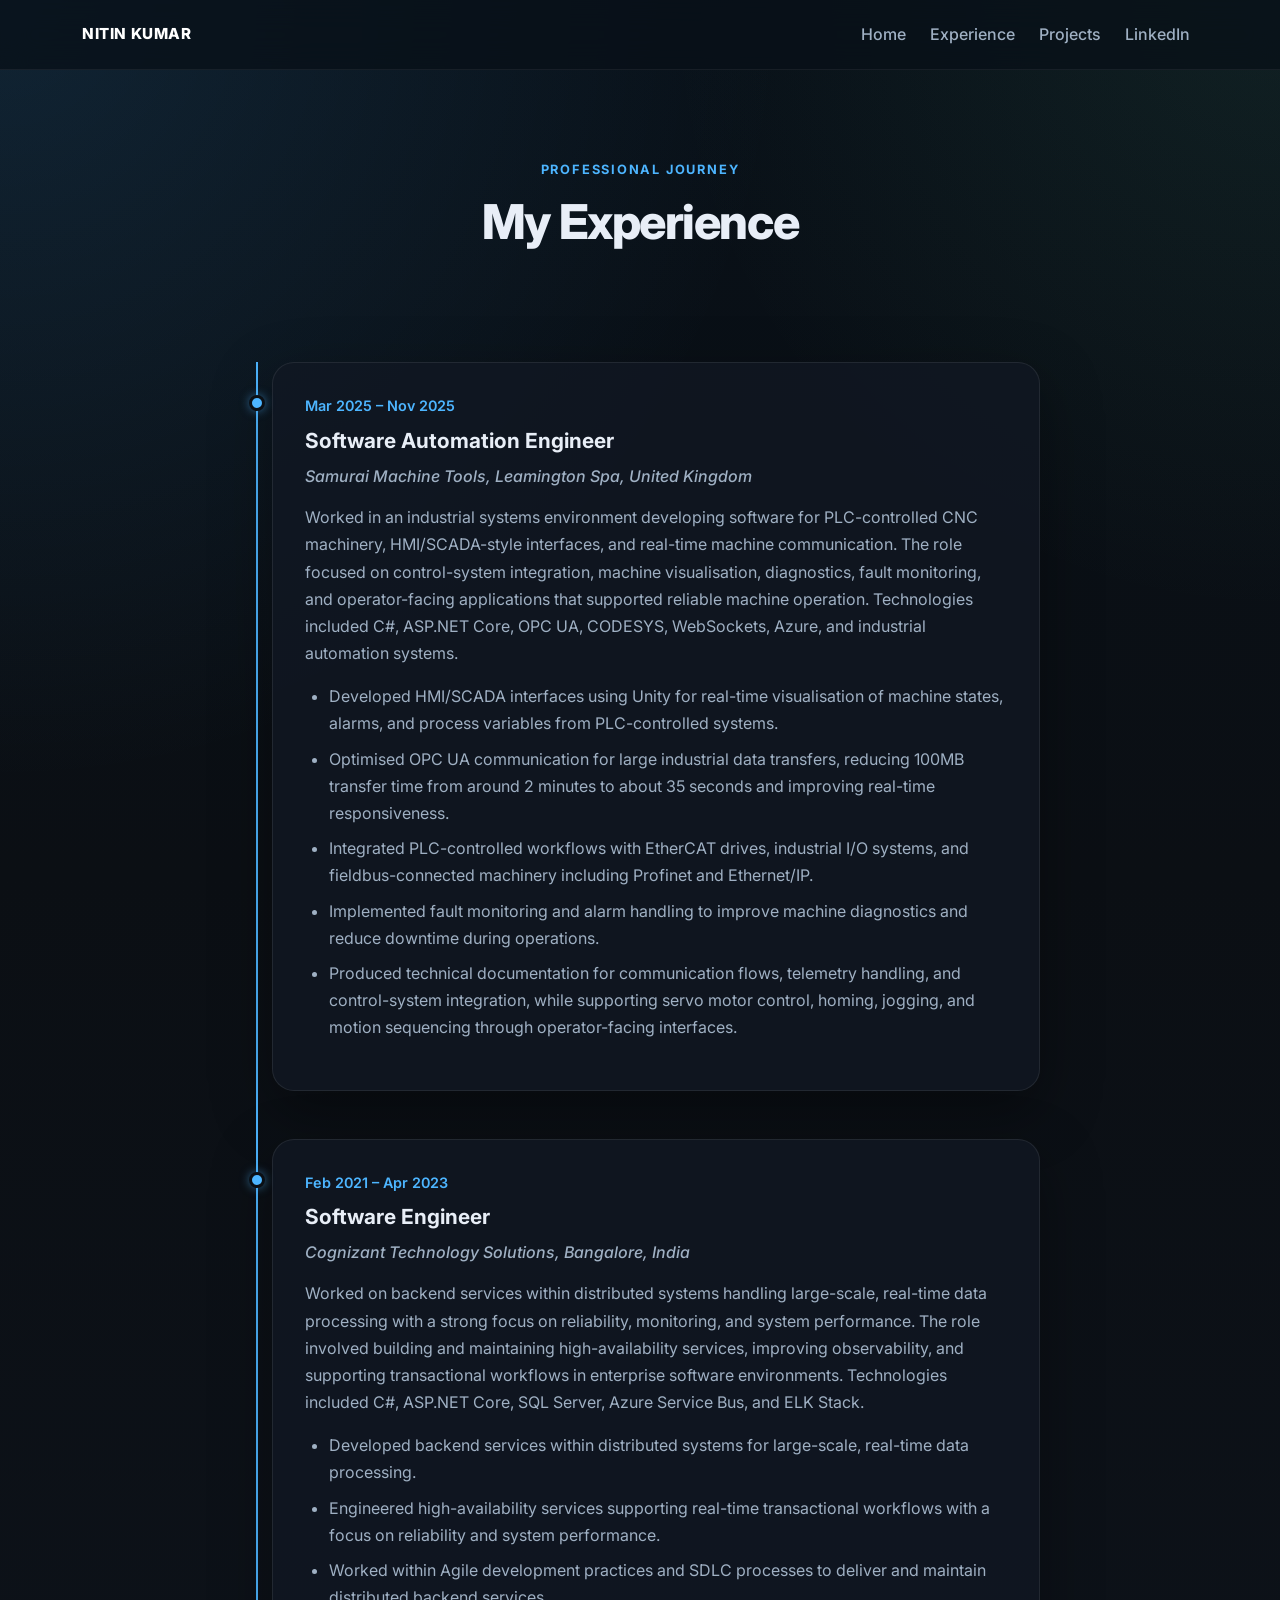
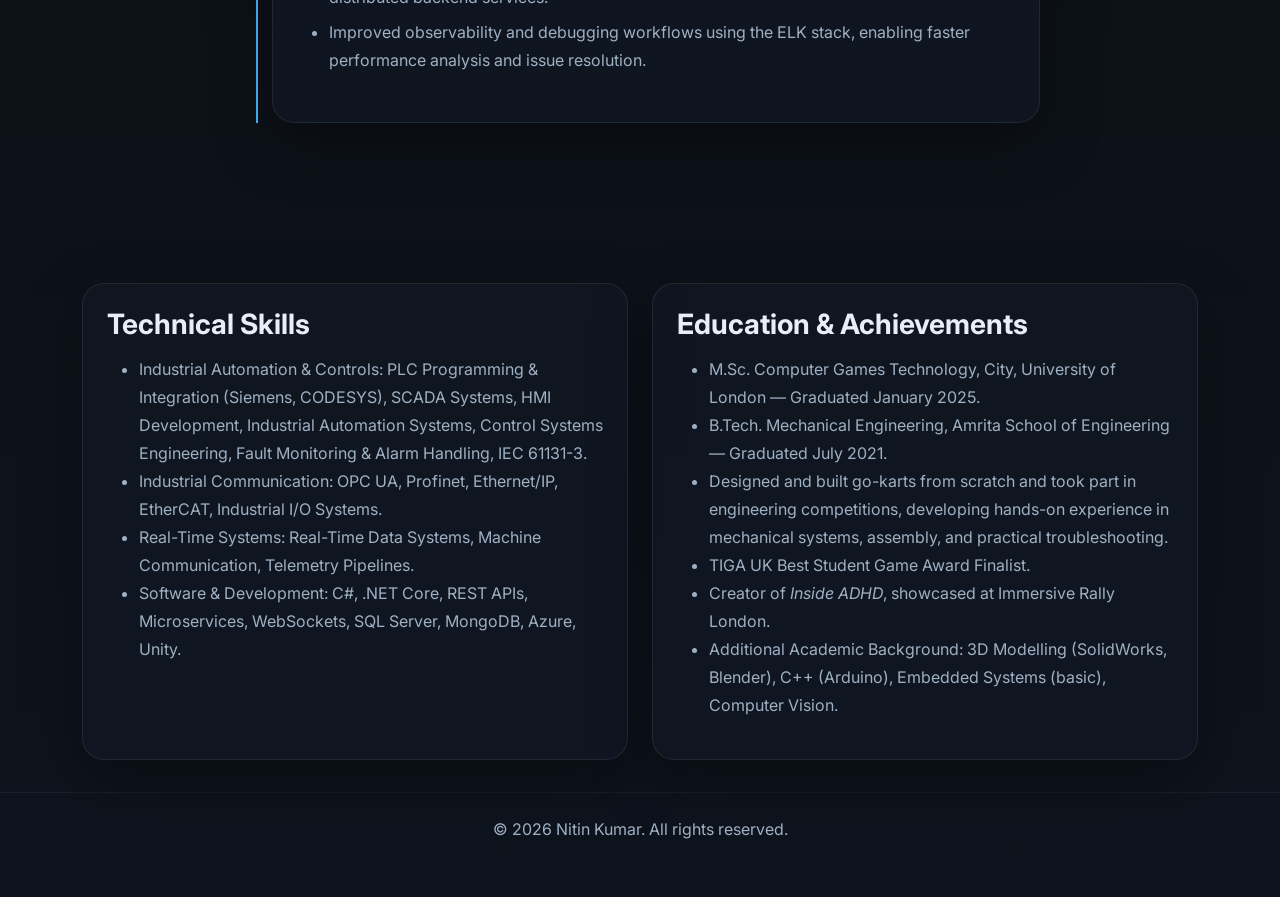
==== experience.html @ 9e112d0a "Updated Portfolio" ====
<!DOCTYPE html>
<html lang="en">
<head>
  <meta charset="UTF-8" />
  <meta name="viewport" content="width=device-width, initial-scale=1.0" />
  <title>Nitin Kumar | Experience</title>
  <meta
    name="description"
    content="Professional experience of Nitin Kumar, an engineer focused on industrial automation, software controls, PLC/SCADA-adjacent systems, OPC UA integration, and technical software development in the UK."
  />
  <link href="https://cdn.jsdelivr.net/npm/bootstrap@5.3.2/dist/css/bootstrap.min.css" rel="stylesheet" integrity="sha384-T3c6CoIi6uLrA9TneNEoa7RxnatzjcDSCmG1MXxSR1GAsXEV/Dwwykc2MPK8M2HN" crossorigin="anonymous" />
  <link href="https://unpkg.com/boxicons@2.1.4/css/boxicons.min.css" rel="stylesheet" />
  <link rel="preconnect" href="https://fonts.googleapis.com" />
  <link rel="preconnect" href="https://fonts.gstatic.com" crossorigin />
  <link href="https://fonts.googleapis.com/css2?family=Inter:wght@400;500;600;700;800&display=swap" rel="stylesheet" />

  <style>
    :root {
      --bg: #0b0f14;
      --bg-soft: #111823;
      --panel: rgba(17, 24, 35, 0.78);
      --panel-border: rgba(255, 255, 255, 0.08);
      --text: #e8eef7;
      --muted: #9fb0c3;
      --accent: #4db5ff;
      --accent-soft: rgba(77, 181, 255, 0.14);
      --success: #73e2a7;
      --shadow: 0 20px 60px rgba(0, 0, 0, 0.35);
      --radius: 22px;
    }

    * {
      box-sizing: border-box;
      margin: 0;
      padding: 0;
    }

    html {
      scroll-behavior: smooth;
    }

    body {
      font-family: 'Inter', sans-serif;
      background:
        radial-gradient(circle at top left, rgba(77, 181, 255, 0.12), transparent 28%),
        radial-gradient(circle at top right, rgba(115, 226, 167, 0.08), transparent 22%),
        linear-gradient(180deg, #081018 0%, #0b0f14 35%, #0e141d 100%);
      color: var(--text);
      overflow-x: hidden;
    }

    a {
      color: inherit;
      text-decoration: none;
    }

    .navbar {
      background: rgba(8, 16, 24, 0.76);
      backdrop-filter: blur(16px);
      border-bottom: 1px solid rgba(255, 255, 255, 0.06);
      padding: 0.9rem 0;
    }

    .navbar-brand {
      font-weight: 800;
      letter-spacing: 0.04em;
      text-transform: uppercase;
      font-size: 0.95rem;
    }

    .nav-link {
      color: var(--muted) !important;
      font-weight: 500;
      transition: 0.2s ease;
    }

    .nav-link:hover,
    .nav-link:focus {
      color: var(--text) !important;
    }

    section {
      padding: 5rem 0;
    }

    .section-heading {
      margin-bottom: 2rem;
    }

    .section-heading p {
      color: var(--muted);
      max-width: 760px;
      line-height: 1.8;
      margin-top: 0.85rem;
    }

    .section-kicker {
      color: var(--accent);
      text-transform: uppercase;
      font-weight: 700;
      font-size: 0.8rem;
      letter-spacing: 0.14em;
      margin-bottom: 0.85rem;
    }

    .section-title {
      font-size: clamp(1.9rem, 4vw, 3rem);
      font-weight: 800;
      letter-spacing: -0.03em;
    }

    .panel-card {
      height: 100%;
      background: var(--panel);
      border: 1px solid var(--panel-border);
      border-radius: var(--radius);
      padding: 1.5rem;
      box-shadow: var(--shadow);
    }

    .panel-card h3,
    .panel-card h4 {
      font-weight: 700;
      margin-bottom: 0.85rem;
    }

    .panel-card p,
    .panel-card li {
      color: var(--muted);
      line-height: 1.75;
    }

    .timeline {
      position: relative;
      max-width: 800px;
      margin: 0 auto;
      padding-left: 2rem;
    }

    .timeline::before {
      content: '';
      position: absolute;
      left: 1rem;
      top: 0;
      bottom: 0;
      width: 2px;
      background: var(--accent);
    }

    .timeline-item {
      position: relative;
      margin-bottom: 3rem;
      padding-left: 3rem;
      background: var(--panel);
      border: 1px solid var(--panel-border);
      border-radius: var(--radius);
      padding: 2rem;
      box-shadow: var(--shadow);
      transition: 0.3s ease;
    }

    .timeline-item:hover {
      transform: translateY(-4px);
      border-color: var(--accent-soft);
    }

    .timeline-item::before {
      content: '';
      position: absolute;
      left: -1.5rem;
      top: 2rem;
      width: 16px;
      height: 16px;
      border-radius: 50%;
      background: var(--accent);
      border: 3px solid var(--bg);
      box-shadow: 0 0 10px rgba(77, 181, 255, 0.5);
    }

    .timeline-icon {
      position: absolute;
      left: -2rem;
      top: 1.5rem;
      width: 40px;
      height: 40px;
      border-radius: 50%;
      background: var(--accent-soft);
      display: flex;
      align-items: center;
      justify-content: center;
      color: var(--accent);
      font-size: 1.2rem;
      border: 2px solid var(--bg);
    }

    .timeline-date {
      color: var(--accent);
      font-weight: 600;
      font-size: 0.9rem;
      margin-bottom: 0.5rem;
      display: block;
    }

    .timeline-title {
      font-size: 1.3rem;
      font-weight: 700;
      margin-bottom: 0.5rem;
      color: var(--text);
    }

    .timeline-company {
      color: var(--muted);
      font-weight: 500;
      margin-bottom: 1rem;
      font-style: italic;
    }

    .timeline-description {
      color: var(--muted);
      line-height: 1.7;
    }

    .timeline-description ul {
      margin-top: 1rem;
      padding-left: 1.5rem;
    }

    .timeline-description li {
      margin-bottom: 0.5rem;
    }

    @media (max-width: 768px) {
      .timeline::before {
        left: 2rem;
      }

      .timeline-item {
        width: 100%;
        margin-left: 0;
        margin-right: 0;
        text-align: left;
        padding-left: 3rem;
      }

      .timeline-item::before {
        left: -8px;
      }

      .timeline-item .timeline-icon {
        left: 1rem;
      }

      .timeline-item-left .timeline-icon,
      .timeline-item-right .timeline-icon {
        left: 1rem;
      }

      .timeline-description ul {
        display: none;
      }
    }
  </style>
</head>
<body>
  <nav class="navbar navbar-expand-lg navbar-dark fixed-top">
    <div class="container">
      <a class="navbar-brand" href="index.html">Nitin Kumar</a>
      <button class="navbar-toggler" type="button" data-bs-toggle="collapse" data-bs-target="#navbarNav" aria-controls="navbarNav" aria-expanded="false" aria-label="Toggle navigation">
        <span class="navbar-toggler-icon"></span>
      </button>
      <div class="collapse navbar-collapse" id="navbarNav">
        <ul class="navbar-nav ms-auto align-items-lg-center gap-lg-2">
          <li class="nav-item"><a class="nav-link" href="index.html">Home</a></li>
          <li class="nav-item"><a class="nav-link" href="experience.html">Experience</a></li>
          <li class="nav-item"><a class="nav-link" href="projects.html">Projects</a></li>
          <li class="nav-item"><a class="nav-link" href="https://www.linkedin.com/in/r-nitin-kumar/" target="_blank">LinkedIn</a></li>
        </ul>
      </div>
    </div>
  </nav>

  <section id="experience-hero" style="padding: 10rem 0 0;">
    <div class="container">
      <div class="section-heading text-center">
        <div class="section-kicker">Professional Journey</div>
        <h2 class="section-title">My Experience</h2>
      </div>
    </div>
  </section>

  <section id="experience-timeline">
    <div class="container">
      <div class="timeline">
        <div class="timeline-item timeline-item-left">
          <div class="timeline-date">Mar 2025 – Nov 2025</div>
          <div class="timeline-title">Software Automation Engineer</div>
          <div class="timeline-company">Samurai Machine Tools, Leamington Spa, United Kingdom</div>
          <div class="timeline-description">
            <p>Worked in an industrial systems environment developing software for PLC-controlled CNC machinery, HMI/SCADA-style interfaces, and real-time machine communication. The role focused on control-system integration, machine visualisation, diagnostics, fault monitoring, and operator-facing applications that supported reliable machine operation. Technologies included C#, ASP.NET Core, OPC UA, CODESYS, WebSockets, Azure, and industrial automation systems.</p>
            <ul>
              <li>Developed HMI/SCADA interfaces using Unity for real-time visualisation of machine states, alarms, and process variables from PLC-controlled systems.</li>
              <li>Optimised OPC UA communication for large industrial data transfers, reducing 100MB transfer time from around 2 minutes to about 35 seconds and improving real-time responsiveness.</li>
              <li>Integrated PLC-controlled workflows with EtherCAT drives, industrial I/O systems, and fieldbus-connected machinery including Profinet and Ethernet/IP.</li>
              <li>Implemented fault monitoring and alarm handling to improve machine diagnostics and reduce downtime during operations.</li>
              <li>Produced technical documentation for communication flows, telemetry handling, and control-system integration, while supporting servo motor control, homing, jogging, and motion sequencing through operator-facing interfaces.</li>
            </ul>
          </div>
        </div>

        <div class="timeline-item timeline-item-right">
          <div class="timeline-date">Feb 2021 – Apr 2023</div>
          <div class="timeline-title">Software Engineer</div>
          <div class="timeline-company">Cognizant Technology Solutions, Bangalore, India</div>
          <div class="timeline-description">
            <p>Worked on backend services within distributed systems handling large-scale, real-time data processing with a strong focus on reliability, monitoring, and system performance. The role involved building and maintaining high-availability services, improving observability, and supporting transactional workflows in enterprise software environments. Technologies included C#, ASP.NET Core, SQL Server, Azure Service Bus, and ELK Stack.</p>
            <ul>
              <li>Developed backend services within distributed systems for large-scale, real-time data processing.</li>
              <li>Engineered high-availability services supporting real-time transactional workflows with a focus on reliability and system performance.</li>
              <li>Worked within Agile development practices and SDLC processes to deliver and maintain distributed backend services.</li>
              <li>Improved observability and debugging workflows using the ELK stack, enabling faster performance analysis and issue resolution.</li>
            
            </ul>
          </div>
        </div>
      </div>
    </div>
  </section>

  <section id="skills-summary" style="padding: 2rem 0;">
  <div class="container">
    <div class="row g-4">
      <div class="col-lg-6">
        <div class="panel-card h-100">
          <h3>Technical Skills</h3>
          <ul class="muted-list">
            <li>Industrial Automation &amp; Controls: PLC Programming &amp; Integration (Siemens, CODESYS), SCADA Systems, HMI Development, Industrial Automation Systems, Control Systems Engineering, Fault Monitoring &amp; Alarm Handling, IEC 61131-3.</li>
            <li>Industrial Communication: OPC UA, Profinet, Ethernet/IP, EtherCAT, Industrial I/O Systems.</li>
            <li>Real-Time Systems: Real-Time Data Systems, Machine Communication, Telemetry Pipelines.</li>
            <li>Software &amp; Development: C#, .NET Core, REST APIs, Microservices, WebSockets, SQL Server, MongoDB, Azure, Unity.</li>
          </ul>
        </div>
      </div>

      <div class="col-lg-6">
        <div class="panel-card h-100">
          <h3>Education &amp; Achievements</h3>
          <ul class="muted-list">
            <li>M.Sc. Computer Games Technology, City, University of London — Graduated January 2025.</li>
            <li>B.Tech. Mechanical Engineering, Amrita School of Engineering — Graduated July 2021.</li>
            <li>Designed and built go-karts from scratch and took part in engineering competitions, developing hands-on experience in mechanical systems, assembly, and practical troubleshooting.</li>
            <li>TIGA UK Best Student Game Award Finalist.</li>
            <li>Creator of <em>Inside ADHD</em>, showcased at Immersive Rally London.</li>
            <li>Additional Academic Background: 3D Modelling (SolidWorks, Blender), C++ (Arduino), Embedded Systems (basic), Computer Vision.</li>
          </ul>
        </div>
      </div>
    </div>
  </div>
</section>

  <footer style="padding: 1.5rem 0 2.5rem; color: var(--muted); border-top: 1px solid rgba(255, 255, 255, 0.05); text-align: center;">
    <div class="container">
      <p>&copy; 2026 Nitin Kumar. All rights reserved.</p>
    </div>
  </footer>

  <script src="https://cdn.jsdelivr.net/npm/bootstrap@5.3.2/dist/js/bootstrap.bundle.min.js" integrity="sha384-C6RzsynM9kWDrMNeT87bh95OGNyZPhcTNXj1NW7RuBCsyN/o0jlpcV8Qyq46cDfL" crossorigin="anonymous"></script>
</body>
</html>
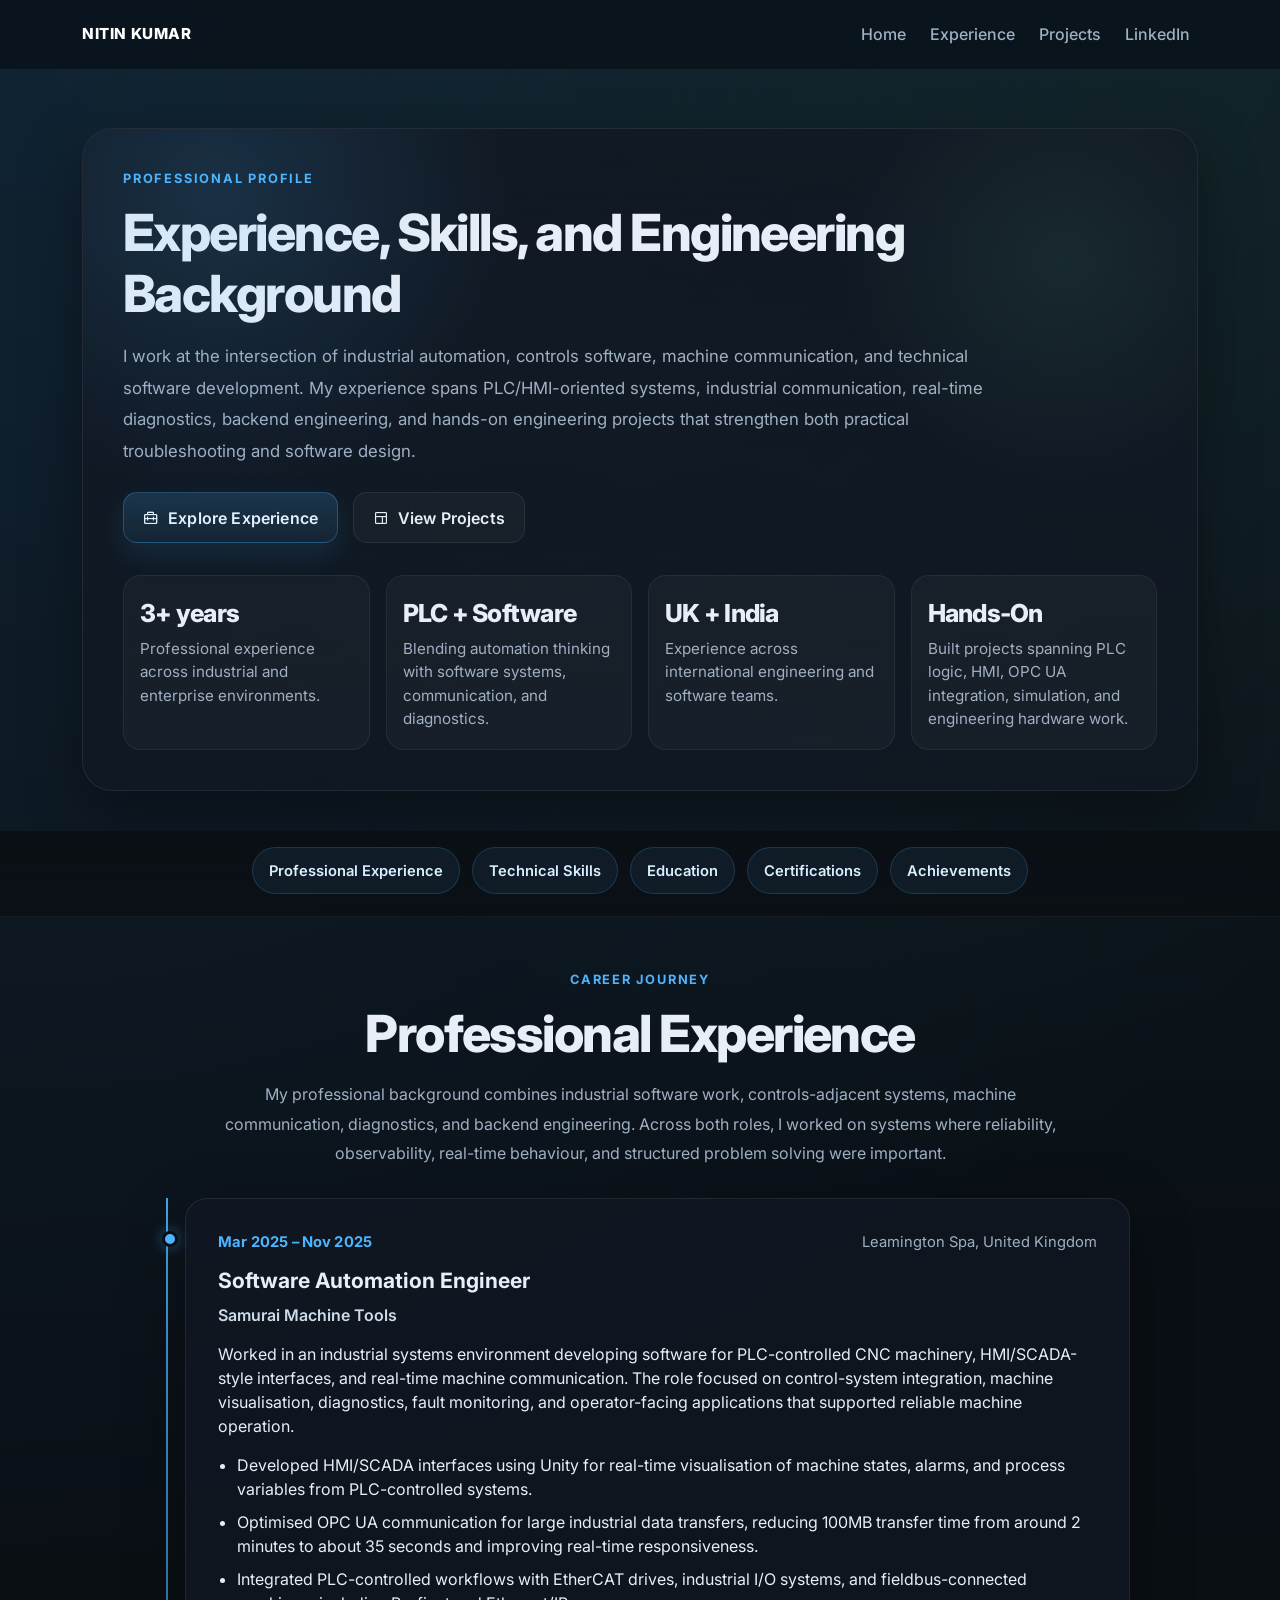
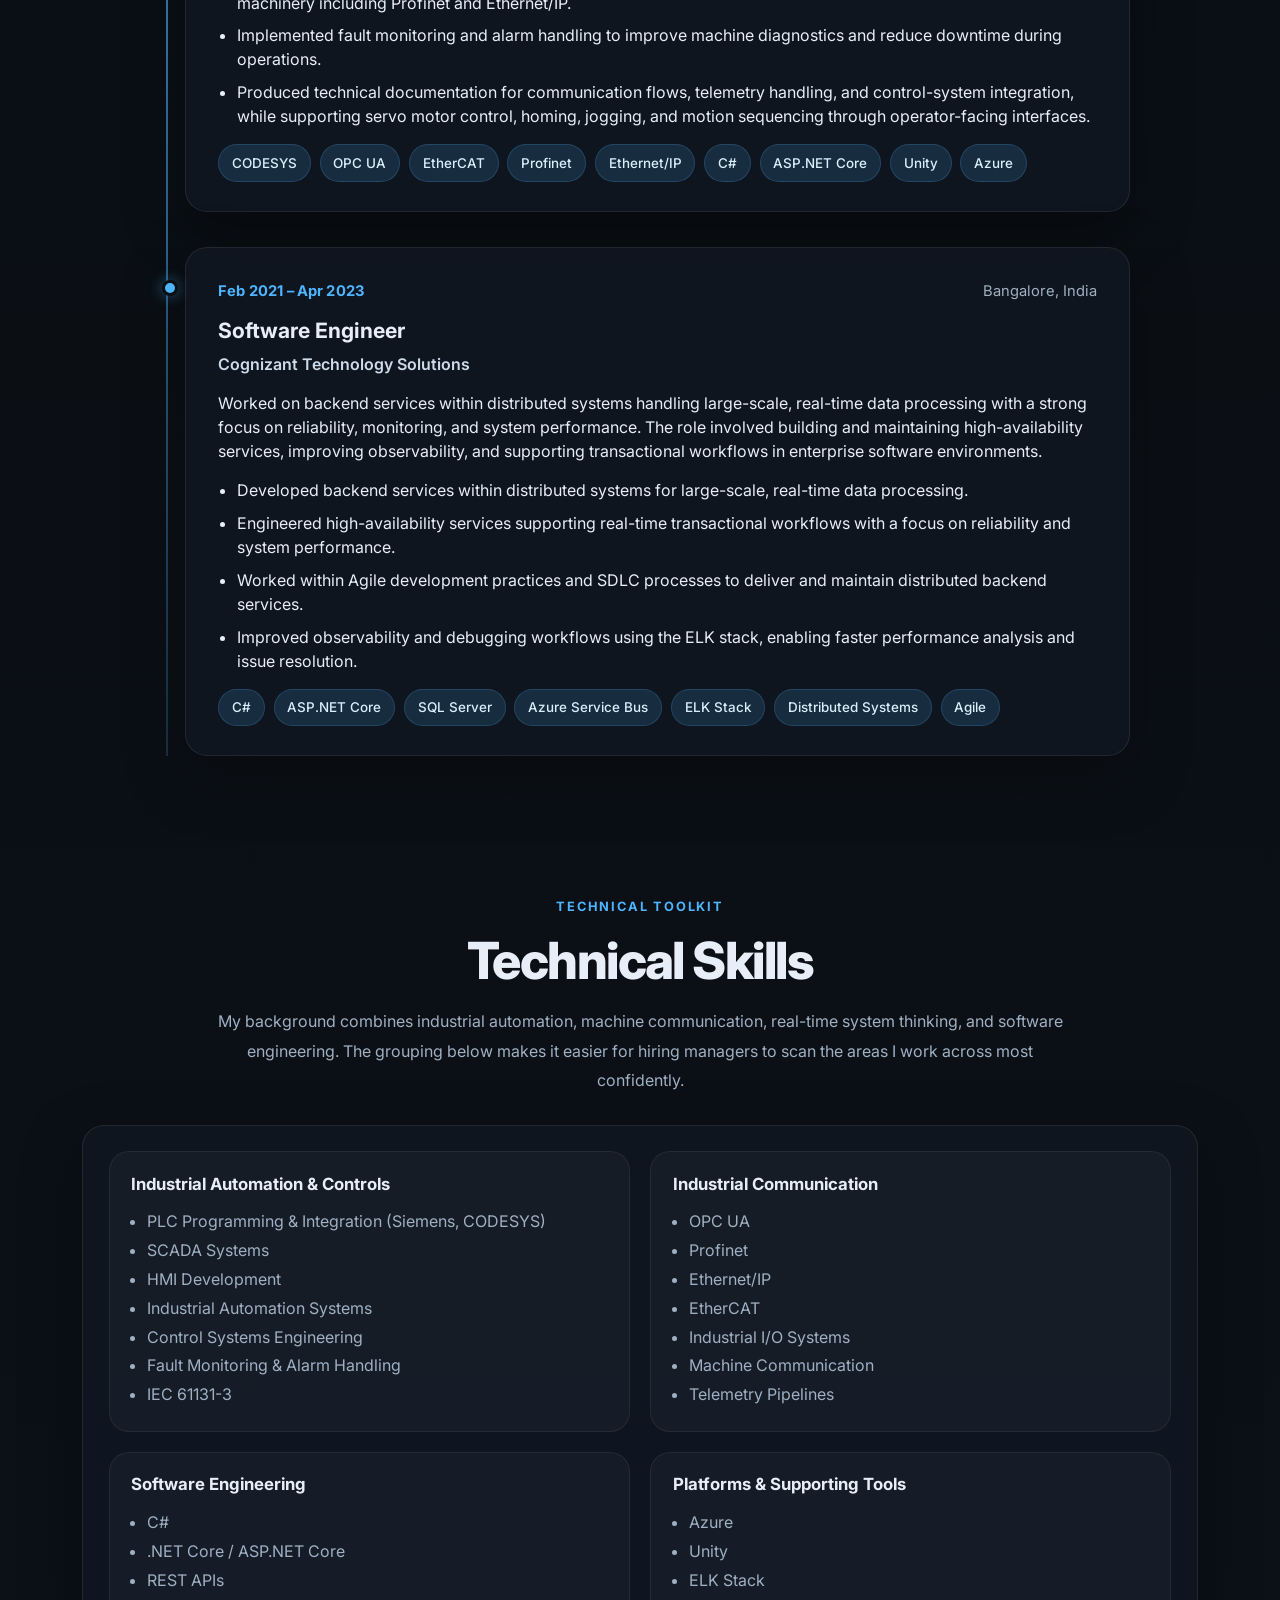
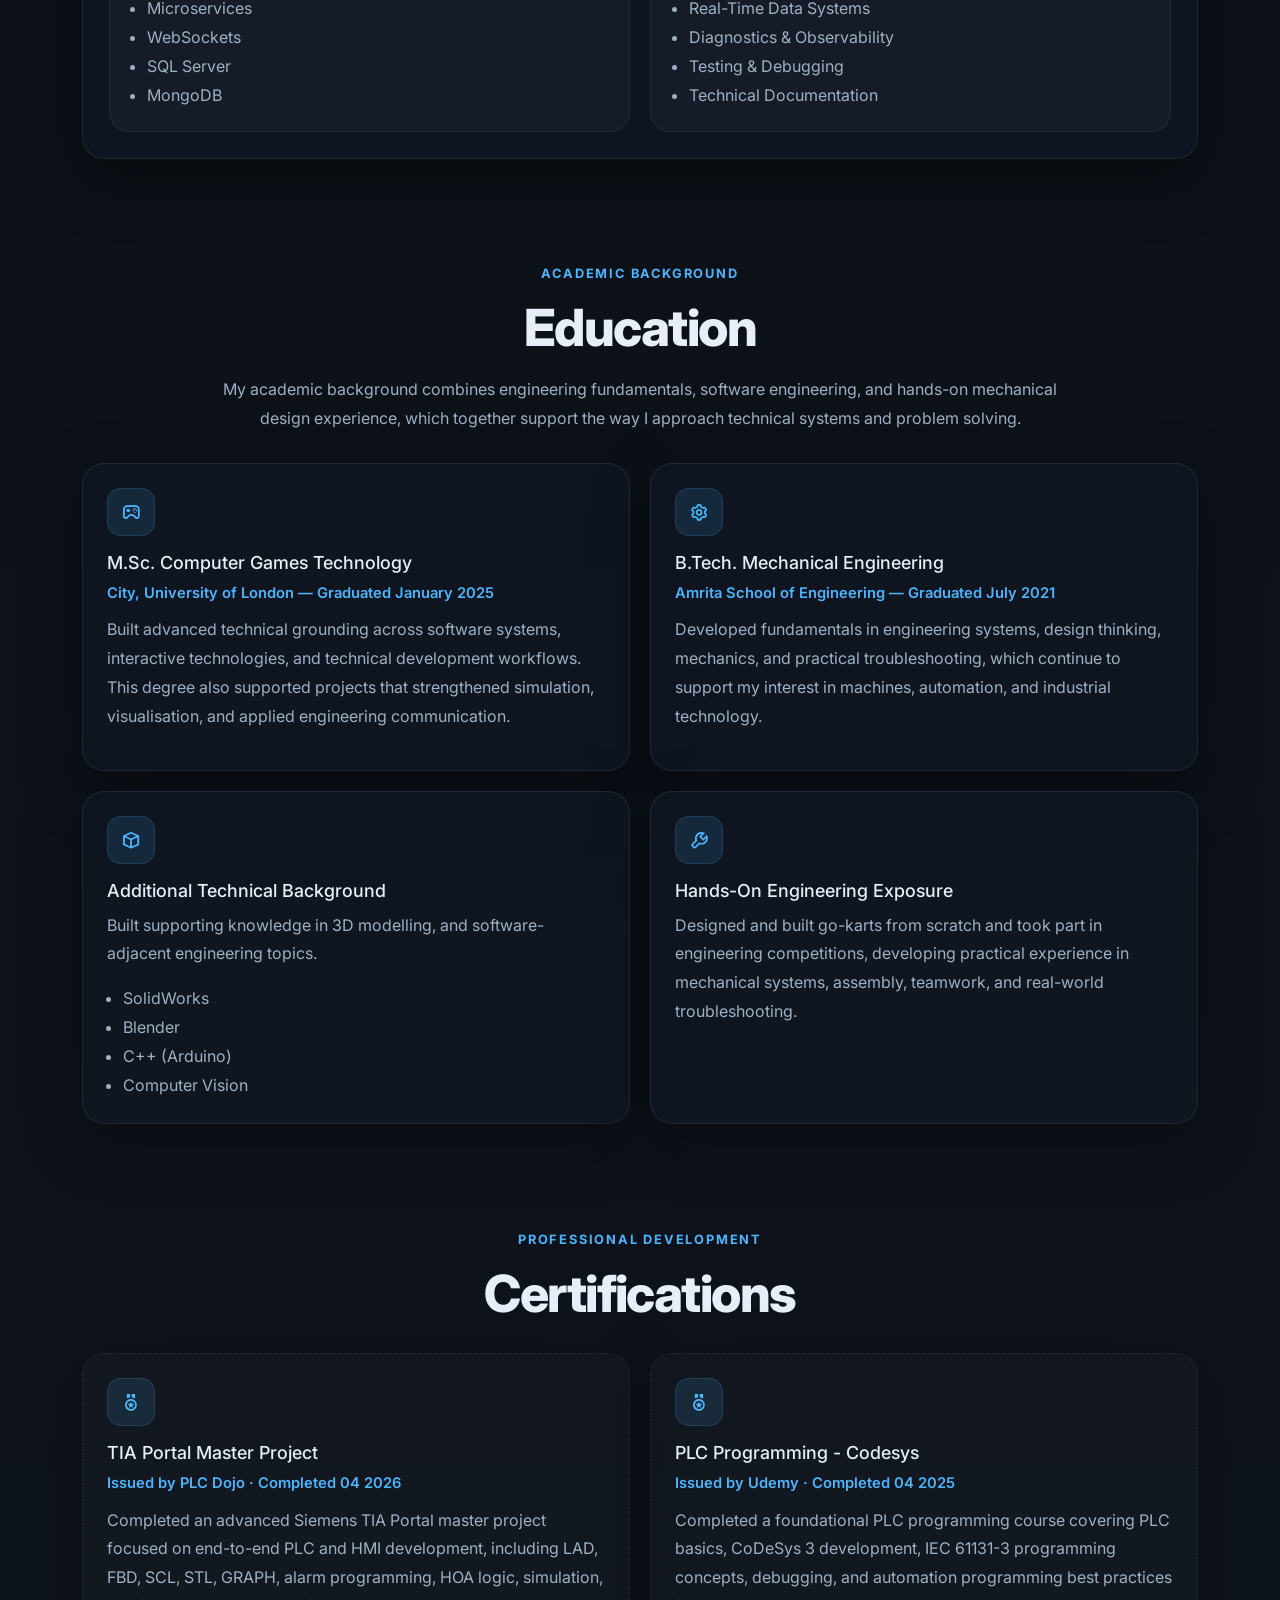
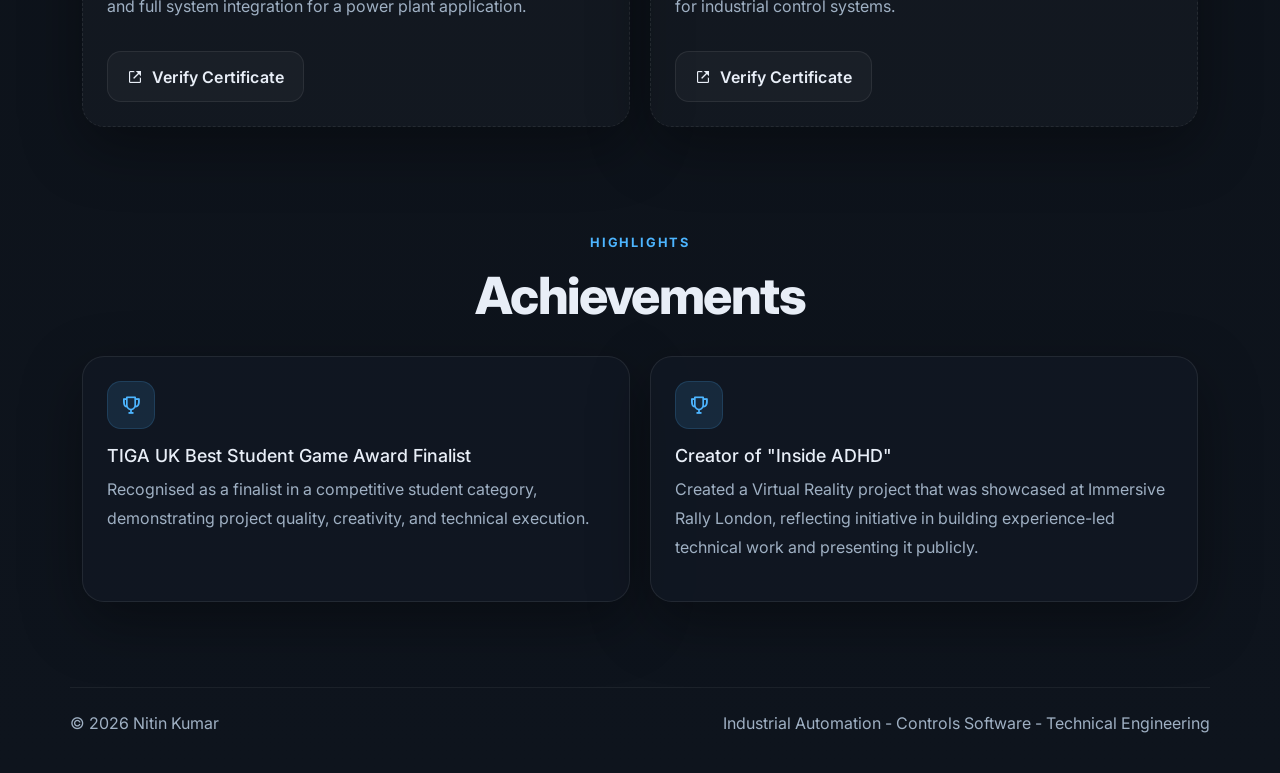
==== commit 23740a37: "Updated Portfolio Added a new project Changed the Experience section" ====
--- a/experience.html
+++ b/experience.html
@@ -6,9 +6,9 @@
   <title>Nitin Kumar | Experience</title>
   <meta
     name="description"
-    content="Professional experience of Nitin Kumar, an engineer focused on industrial automation, software controls, PLC/SCADA-adjacent systems, OPC UA integration, and technical software development in the UK."
+    content="Professional experience of Nitin Kumar, an engineer focused on industrial automation, controls software, PLC/HMI systems, industrial communication, and technical software development."
   />
-  <link href="https://cdn.jsdelivr.net/npm/bootstrap@5.3.2/dist/css/bootstrap.min.css" rel="stylesheet" integrity="sha384-T3c6CoIi6uLrA9TneNEoa7RxnatzjcDSCmG1MXxSR1GAsXEV/Dwwykc2MPK8M2HN" crossorigin="anonymous" />
+  <link href="https://cdn.jsdelivr.net/npm/bootstrap@5.3.2/dist/css/bootstrap.min.css" rel="stylesheet" crossorigin="anonymous" />
   <link href="https://unpkg.com/boxicons@2.1.4/css/boxicons.min.css" rel="stylesheet" />
   <link rel="preconnect" href="https://fonts.googleapis.com" />
   <link rel="preconnect" href="https://fonts.gstatic.com" crossorigin />
@@ -19,14 +19,17 @@
       --bg: #0b0f14;
       --bg-soft: #111823;
       --panel: rgba(17, 24, 35, 0.78);
+      --panel-strong: rgba(17, 24, 35, 0.9);
       --panel-border: rgba(255, 255, 255, 0.08);
       --text: #e8eef7;
       --muted: #9fb0c3;
       --accent: #4db5ff;
       --accent-soft: rgba(77, 181, 255, 0.14);
       --success: #73e2a7;
+      --warning: #ffd166;
       --shadow: 0 20px 60px rgba(0, 0, 0, 0.35);
       --radius: 22px;
+      --radius-sm: 16px;
     }
 
     * {
@@ -37,10 +40,11 @@
 
     html {
       scroll-behavior: smooth;
+      scroll-padding-top: 140px;
     }
 
     body {
-      font-family: 'Inter', sans-serif;
+      font-family: "Inter", sans-serif;
       background:
         radial-gradient(circle at top left, rgba(77, 181, 255, 0.12), transparent 28%),
         radial-gradient(circle at top right, rgba(115, 226, 167, 0.08), transparent 22%),
@@ -79,19 +83,29 @@
       color: var(--text) !important;
     }
 
-    section {
-      padding: 5rem 0;
-    }
-
-    .section-heading {
-      margin-bottom: 2rem;
-    }
-
-    .section-heading p {
-      color: var(--muted);
-      max-width: 760px;
-      line-height: 1.8;
-      margin-top: 0.85rem;
+    .hero-section {
+      padding: 8rem 0 2.5rem;
+      position: relative;
+    }
+
+    .hero-panel {
+      background: linear-gradient(180deg, rgba(17, 24, 35, 0.88), rgba(17, 24, 35, 0.72));
+      border: 1px solid var(--panel-border);
+      border-radius: 30px;
+      box-shadow: var(--shadow);
+      padding: 2.5rem;
+      overflow: hidden;
+      position: relative;
+    }
+
+    .hero-panel::before {
+      content: "";
+      position: absolute;
+      inset: 0;
+      background:
+        radial-gradient(circle at 12% 10%, rgba(77, 181, 255, 0.15), transparent 26%),
+        radial-gradient(circle at 88% 20%, rgba(115, 226, 167, 0.08), transparent 20%);
+      pointer-events: none;
     }
 
     .section-kicker {
@@ -104,9 +118,139 @@
     }
 
     .section-title {
-      font-size: clamp(1.9rem, 4vw, 3rem);
+      font-size: clamp(2.1rem, 4vw, 3.5rem);
       font-weight: 800;
       letter-spacing: -0.03em;
+      margin-bottom: 1rem;
+    }
+
+    .hero-lead {
+      color: var(--muted);
+      font-size: 1.05rem;
+      line-height: 1.9;
+      max-width: 900px;
+      margin-bottom: 1.5rem;
+    }
+
+    .hero-actions {
+      display: flex;
+      flex-wrap: wrap;
+      gap: 0.9rem;
+      margin-top: 1.1rem;
+    }
+
+    .btn-main,
+    .btn-ghost {
+      display: inline-flex;
+      align-items: center;
+      justify-content: center;
+      gap: 0.55rem;
+      border-radius: 14px;
+      padding: 0.78rem 1.2rem;
+      font-weight: 600;
+      letter-spacing: 0.01em;
+      transition: 0.22s ease;
+    }
+
+    .btn-main {
+      background: linear-gradient(180deg, rgba(77, 181, 255, 0.18), rgba(77, 181, 255, 0.08));
+      color: #dff1ff;
+      border: 1px solid rgba(77, 181, 255, 0.28);
+      box-shadow: 0 12px 30px rgba(77, 181, 255, 0.12);
+    }
+
+    .btn-main:hover {
+      transform: translateY(-2px);
+      background: linear-gradient(180deg, rgba(77, 181, 255, 0.24), rgba(77, 181, 255, 0.12));
+    }
+
+    .btn-ghost {
+      border: 1px solid rgba(255, 255, 255, 0.08);
+      background: rgba(255, 255, 255, 0.03);
+      color: var(--text);
+    }
+
+    .btn-ghost:hover {
+      transform: translateY(-2px);
+      background: rgba(255, 255, 255, 0.06);
+    }
+
+    .hero-stats {
+      display: grid;
+      grid-template-columns: repeat(4, minmax(0, 1fr));
+      gap: 1rem;
+      margin-top: 2rem;
+    }
+
+    .stat-card {
+      background: rgba(255, 255, 255, 0.03);
+      border: 1px solid rgba(255, 255, 255, 0.06);
+      border-radius: 18px;
+      padding: 1.15rem 1rem;
+      min-height: 110px;
+    }
+
+    .stat-value {
+      font-size: 1.55rem;
+      font-weight: 800;
+      letter-spacing: -0.03em;
+      color: var(--text);
+      margin-bottom: 0.3rem;
+    }
+
+    .stat-label {
+      color: var(--muted);
+      line-height: 1.55;
+      font-size: 0.95rem;
+    }
+
+    .section-nav-wrap {
+      position: sticky;
+      top: 72px;
+      z-index: 1015;
+      padding: 1rem 0 1.35rem;
+      backdrop-filter: blur(12px);
+      background: linear-gradient(180deg, rgba(11, 15, 20, 0.94), rgba(11, 15, 20, 0.78));
+      border-bottom: 1px solid rgba(255, 255, 255, 0.05);
+    }
+
+    .section-nav {
+      display: flex;
+      flex-wrap: wrap;
+      gap: 0.75rem;
+      justify-content: center;
+    }
+
+    .section-nav a {
+      padding: 0.72rem 1rem;
+      border-radius: 999px;
+      border: 1px solid rgba(77, 181, 255, 0.18);
+      background: rgba(77, 181, 255, 0.08);
+      color: #d7efff;
+      font-size: 0.92rem;
+      font-weight: 600;
+      transition: 0.2s ease;
+    }
+
+    .section-nav a:hover,
+    .section-nav a.active {
+      background: rgba(77, 181, 255, 0.18);
+      transform: translateY(-1px);
+    }
+
+    section.content-section {
+      padding: 3.3rem 0;
+    }
+
+    .section-heading {
+      margin-bottom: 1.8rem;
+    }
+
+    .section-heading p {
+      color: var(--muted);
+      max-width: 860px;
+      line-height: 1.85;
+      margin: 0.85rem auto 0;
     }
 
     .panel-card {
@@ -114,149 +258,327 @@
       background: var(--panel);
       border: 1px solid var(--panel-border);
       border-radius: var(--radius);
-      padding: 1.5rem;
+      padding: 1.6rem;
       box-shadow: var(--shadow);
     }
 
     .panel-card h3,
-    .panel-card h4 {
+    .panel-card h4,
+    .panel-card h5 {
       font-weight: 700;
-      margin-bottom: 0.85rem;
+      margin-bottom: 0.9rem;
     }
 
     .panel-card p,
     .panel-card li {
       color: var(--muted);
-      line-height: 1.75;
+      line-height: 1.8;
     }
 
     .timeline {
       position: relative;
-      max-width: 800px;
+      max-width: 980px;
       margin: 0 auto;
-      padding-left: 2rem;
+      padding-left: 2.2rem;
     }
 
     .timeline::before {
-      content: '';
+      content: "";
       position: absolute;
       left: 1rem;
       top: 0;
       bottom: 0;
       width: 2px;
-      background: var(--accent);
+      background: linear-gradient(180deg, rgba(77, 181, 255, 0.9), rgba(77, 181, 255, 0.2));
     }
 
     .timeline-item {
       position: relative;
-      margin-bottom: 3rem;
-      padding-left: 3rem;
+      margin-bottom: 2.2rem;
       background: var(--panel);
       border: 1px solid var(--panel-border);
       border-radius: var(--radius);
-      padding: 2rem;
+      padding: 2rem 2rem 1.8rem 2rem;
       box-shadow: var(--shadow);
-      transition: 0.3s ease;
+      transition: 0.25s ease;
     }
 
     .timeline-item:hover {
       transform: translateY(-4px);
-      border-color: var(--accent-soft);
+      border-color: rgba(77, 181, 255, 0.18);
     }
 
     .timeline-item::before {
-      content: '';
+      content: "";
       position: absolute;
-      left: -1.5rem;
+      left: -1.52rem;
       top: 2rem;
       width: 16px;
       height: 16px;
       border-radius: 50%;
       background: var(--accent);
       border: 3px solid var(--bg);
-      box-shadow: 0 0 10px rgba(77, 181, 255, 0.5);
-    }
-
-    .timeline-icon {
-      position: absolute;
-      left: -2rem;
-      top: 1.5rem;
-      width: 40px;
-      height: 40px;
-      border-radius: 50%;
+      box-shadow: 0 0 14px rgba(77, 181, 255, 0.45);
+    }
+
+    .timeline-top {
+      display: flex;
+      flex-wrap: wrap;
+      justify-content: space-between;
+      gap: 1rem;
+      margin-bottom: 0.8rem;
+    }
+
+    .timeline-date {
+      color: var(--accent);
+      font-weight: 700;
+      font-size: 0.92rem;
+      letter-spacing: 0.01em;
+    }
+
+    .timeline-location {
+      color: var(--muted);
+      font-size: 0.92rem;
+    }
+
+    .timeline-title {
+      font-size: 1.32rem;
+      font-weight: 700;
+      color: var(--text);
+      margin-bottom: 0.35rem;
+    }
+
+    .timeline-company {
+      color: #cddbeb;
+      font-weight: 600;
+      margin-bottom: 0.95rem;
+    }
+
+    .timeline-description p {
+      margin-bottom: 0.95rem;
+    }
+
+    .timeline-description ul {
+      margin: 0.55rem 0 0;
+      padding-left: 1.15rem;
+    }
+
+    .timeline-description li {
+      margin-bottom: 0.55rem;
+    }
+
+    .chip-row {
+      display: flex;
+      flex-wrap: wrap;
+      gap: 0.55rem;
+      margin-top: 1rem;
+    }
+
+    .chip {
       background: var(--accent-soft);
+      color: #d9efff;
+      border: 1px solid rgba(77, 181, 255, 0.2);
+      padding: 0.48rem 0.8rem;
+      border-radius: 999px;
+      font-size: 0.84rem;
+      font-weight: 500;
+    }
+
+    .skill-grid {
+      display: grid;
+      grid-template-columns: repeat(2, minmax(0, 1fr));
+      gap: 1.25rem;
+    }
+
+    .skill-card {
+      height: 100%;
+      padding: 1.35rem;
+      border-radius: 20px;
+      border: 1px solid rgba(255, 255, 255, 0.06);
+      background: rgba(255, 255, 255, 0.03);
+      transition: 0.22s ease;
+    }
+
+    .skill-card:hover {
+      transform: translateY(-3px);
+      background: rgba(255, 255, 255, 0.045);
+    }
+
+    .skill-card h4 {
+      font-size: 1.05rem;
+      margin-bottom: 0.85rem;
+      color: var(--text);
+    }
+
+    .skill-card ul {
+      margin: 0;
+      padding-left: 1rem;
+    }
+
+    .badge-stack {
+      display: flex;
+      flex-wrap: wrap;
+      gap: 0.6rem;
+      margin-top: 1rem;
+    }
+
+    .badge-item {
+      padding: 0.55rem 0.85rem;
+      border-radius: 999px;
+      background: rgba(255,255,255,0.04);
+      border: 1px solid rgba(255,255,255,0.06);
+      color: #d9e7f6;
+      font-size: 0.88rem;
+      font-weight: 500;
+    }
+
+    .edu-grid,
+    .achievements-grid,
+    .cert-grid {
+      display: grid;
+      grid-template-columns: repeat(2, minmax(0, 1fr));
+      gap: 1.25rem;
+    }
+
+    .info-card {
+      background: var(--panel);
+      border: 1px solid var(--panel-border);
+      border-radius: var(--radius);
+      padding: 1.5rem;
+      box-shadow: var(--shadow);
+      height: 100%;
+      transition: 0.22s ease;
+    }
+
+    .info-card:hover {
+      transform: translateY(-4px);
+      border-color: rgba(77, 181, 255, 0.16);
+    }
+
+    .info-card .icon-wrap {
+      width: 48px;
+      height: 48px;
+      border-radius: 14px;
+      background: rgba(77, 181, 255, 0.12);
+      border: 1px solid rgba(77, 181, 255, 0.16);
       display: flex;
       align-items: center;
       justify-content: center;
       color: var(--accent);
-      font-size: 1.2rem;
-      border: 2px solid var(--bg);
-    }
-
-    .timeline-date {
+      font-size: 1.25rem;
+      margin-bottom: 1rem;
+    }
+
+    .info-card h4 {
+      font-size: 1.12rem;
+      margin-bottom: 0.55rem;
+      color: var(--text);
+    }
+
+    .info-card .subtle {
       color: var(--accent);
       font-weight: 600;
-      font-size: 0.9rem;
-      margin-bottom: 0.5rem;
+      font-size: 0.92rem;
+      margin-bottom: 0.7rem;
       display: block;
     }
 
-    .timeline-title {
-      font-size: 1.3rem;
-      font-weight: 700;
-      margin-bottom: 0.5rem;
-      color: var(--text);
-    }
-
-    .timeline-company {
+    .info-card p,
+    .info-card li {
       color: var(--muted);
-      font-weight: 500;
-      margin-bottom: 1rem;
-      font-style: italic;
-    }
-
-    .timeline-description {
+      line-height: 1.8;
+    }
+
+    .info-card ul {
+      margin: 0.5rem 0 0;
+      padding-left: 1rem;
+    }
+
+    .cert-placeholder {
+      border-style: dashed;
+      background: rgba(255, 255, 255, 0.025);
+    }
+
+    .cert-note {
+      color: #cfe7fb;
+      font-size: 0.95rem;
+      margin-top: 0.6rem;
+    }
+
+    .footer-bar {
+      padding: 1.4rem 0 2.4rem;
+      border-top: 1px solid rgba(255, 255, 255, 0.06);
       color: var(--muted);
-      line-height: 1.7;
-    }
-
-    .timeline-description ul {
-      margin-top: 1rem;
-      padding-left: 1.5rem;
-    }
-
-    .timeline-description li {
-      margin-bottom: 0.5rem;
-    }
-
-    @media (max-width: 768px) {
+      font-size: 1rem;
+      margin-top: 2rem;
+    }
+
+    @media (max-width: 991px) {
+      .hero-stats,
+      .skill-grid,
+      .edu-grid,
+      .achievements-grid,
+      .cert-grid {
+        grid-template-columns: 1fr 1fr;
+      }
+    }
+
+    @media (max-width: 767px) {
+      html {
+        scroll-padding-top: 160px;
+      }
+
+      .hero-section {
+        padding: 7rem 0 2rem;
+      }
+
+      .hero-panel {
+        padding: 1.6rem;
+        border-radius: 24px;
+      }
+
+      .hero-stats,
+      .skill-grid,
+      .edu-grid,
+      .achievements-grid,
+      .cert-grid {
+        grid-template-columns: 1fr;
+      }
+
+      .timeline {
+        padding-left: 1.6rem;
+      }
+
       .timeline::before {
-        left: 2rem;
+        left: 0.62rem;
       }
 
       .timeline-item {
-        width: 100%;
-        margin-left: 0;
-        margin-right: 0;
-        text-align: left;
-        padding-left: 3rem;
+        padding: 1.4rem 1.2rem 1.25rem 1.2rem;
       }
 
       .timeline-item::before {
-        left: -8px;
-      }
-
-      .timeline-item .timeline-icon {
-        left: 1rem;
-      }
-
-      .timeline-item-left .timeline-icon,
-      .timeline-item-right .timeline-icon {
-        left: 1rem;
-      }
-
-      .timeline-description ul {
-        display: none;
+        left: -1rem;
+      }
+
+      .section-nav-wrap {
+        top: 66px;
+      }
+
+      .section-nav {
+        justify-content: flex-start;
+        overflow-x: auto;
+        flex-wrap: nowrap;
+        padding-bottom: 0.25rem;
+      }
+
+      .section-nav::-webkit-scrollbar {
+        height: 6px;
+      }
+
+      .section-nav::-webkit-scrollbar-thumb {
+        background: rgba(255,255,255,0.12);
+        border-radius: 999px;
       }
     }
   </style>
@@ -271,32 +593,91 @@
       <div class="collapse navbar-collapse" id="navbarNav">
         <ul class="navbar-nav ms-auto align-items-lg-center gap-lg-2">
           <li class="nav-item"><a class="nav-link" href="index.html">Home</a></li>
-          <li class="nav-item"><a class="nav-link" href="experience.html">Experience</a></li>
+          <li class="nav-item"><a class="nav-link active" href="experience.html">Experience</a></li>
           <li class="nav-item"><a class="nav-link" href="projects.html">Projects</a></li>
-          <li class="nav-item"><a class="nav-link" href="https://www.linkedin.com/in/r-nitin-kumar/" target="_blank">LinkedIn</a></li>
+          <li class="nav-item"><a class="nav-link" href="https://www.linkedin.com/in/r-nitin-kumar/" target="_blank" rel="noopener noreferrer">LinkedIn</a></li>
         </ul>
       </div>
     </div>
   </nav>
 
-  <section id="experience-hero" style="padding: 10rem 0 0;">
+  <section class="hero-section">
+    <div class="container">
+      <div class="hero-panel">
+        <div class="section-kicker">Professional Profile</div>
+        <h1 class="section-title">Experience, Skills, and Engineering Background</h1>
+        <p class="hero-lead">
+          I work at the intersection of industrial automation, controls software, machine communication, and technical software development. My experience spans PLC/HMI-oriented systems, industrial communication, real-time diagnostics, backend engineering, and hands-on engineering projects that strengthen both practical troubleshooting and software design.
+        </p>
+
+        <div class="hero-actions">
+          <a href="#professional-experience" class="btn-main">
+            <i class='bx bx-briefcase-alt-2'></i>
+            Explore Experience
+          </a>
+          <a href="projects.html" class="btn-ghost">
+            <i class='bx bx-layout'></i>
+            View Projects
+          </a>
+        </div>
+
+        <div class="hero-stats">
+          <div class="stat-card">
+            <div class="stat-value">3+ years</div>
+            <div class="stat-label">Professional experience across industrial and enterprise environments.</div>
+          </div>
+          <div class="stat-card">
+            <div class="stat-value">PLC + Software</div>
+            <div class="stat-label">Blending automation thinking with software systems, communication, and diagnostics.</div>
+          </div>
+          <div class="stat-card">
+            <div class="stat-value">UK + India</div>
+            <div class="stat-label">Experience across international engineering and software teams.</div>
+          </div>
+          <div class="stat-card">
+            <div class="stat-value">Hands-On</div>
+            <div class="stat-label">Built projects spanning PLC logic, HMI, OPC UA integration, simulation, and engineering hardware work.</div>
+          </div>
+        </div>
+      </div>
+    </div>
+  </section>
+
+  <div class="section-nav-wrap">
+    <div class="container">
+      <nav class="section-nav" aria-label="Section navigation">
+        <a href="#professional-experience" class="section-link active">Professional Experience</a>
+        <a href="#technical-skills" class="section-link">Technical Skills</a>
+        <a href="#education" class="section-link">Education</a>
+        <a href="#certifications" class="section-link">Certifications</a>
+        <a href="#achievements" class="section-link">Achievements</a>
+      </nav>
+    </div>
+  </div>
+
+  <section class="content-section" id="professional-experience">
     <div class="container">
       <div class="section-heading text-center">
-        <div class="section-kicker">Professional Journey</div>
-        <h2 class="section-title">My Experience</h2>
-      </div>
-    </div>
-  </section>
-
-  <section id="experience-timeline">
-    <div class="container">
+        <div class="section-kicker">Career Journey</div>
+        <h2 class="section-title">Professional Experience</h2>
+        <p>
+          My professional background combines industrial software work, controls-adjacent systems, machine communication, diagnostics, and backend engineering. Across both roles, I worked on systems where reliability, observability, real-time behaviour, and structured problem solving were important.
+        </p>
+      </div>
+
       <div class="timeline">
-        <div class="timeline-item timeline-item-left">
-          <div class="timeline-date">Mar 2025 – Nov 2025</div>
+        <div class="timeline-item">
+          <div class="timeline-top">
+            <div class="timeline-date">Mar 2025 – Nov 2025</div>
+            <div class="timeline-location">Leamington Spa, United Kingdom</div>
+          </div>
           <div class="timeline-title">Software Automation Engineer</div>
-          <div class="timeline-company">Samurai Machine Tools, Leamington Spa, United Kingdom</div>
+          <div class="timeline-company">Samurai Machine Tools</div>
+
           <div class="timeline-description">
-            <p>Worked in an industrial systems environment developing software for PLC-controlled CNC machinery, HMI/SCADA-style interfaces, and real-time machine communication. The role focused on control-system integration, machine visualisation, diagnostics, fault monitoring, and operator-facing applications that supported reliable machine operation. Technologies included C#, ASP.NET Core, OPC UA, CODESYS, WebSockets, Azure, and industrial automation systems.</p>
+            <p>
+              Worked in an industrial systems environment developing software for PLC-controlled CNC machinery, HMI/SCADA-style interfaces, and real-time machine communication. The role focused on control-system integration, machine visualisation, diagnostics, fault monitoring, and operator-facing applications that supported reliable machine operation.
+            </p>
             <ul>
               <li>Developed HMI/SCADA interfaces using Unity for real-time visualisation of machine states, alarms, and process variables from PLC-controlled systems.</li>
               <li>Optimised OPC UA communication for large industrial data transfers, reducing 100MB transfer time from around 2 minutes to about 35 seconds and improving real-time responsiveness.</li>
@@ -304,66 +685,272 @@
               <li>Implemented fault monitoring and alarm handling to improve machine diagnostics and reduce downtime during operations.</li>
               <li>Produced technical documentation for communication flows, telemetry handling, and control-system integration, while supporting servo motor control, homing, jogging, and motion sequencing through operator-facing interfaces.</li>
             </ul>
-          </div>
-        </div>
-
-        <div class="timeline-item timeline-item-right">
-          <div class="timeline-date">Feb 2021 – Apr 2023</div>
+
+            <div class="chip-row">
+              <span class="chip">CODESYS</span>
+              <span class="chip">OPC UA</span>
+              <span class="chip">EtherCAT</span>
+              <span class="chip">Profinet</span>
+              <span class="chip">Ethernet/IP</span>
+              <span class="chip">C#</span>
+              <span class="chip">ASP.NET Core</span>
+              <span class="chip">Unity</span>
+              <span class="chip">Azure</span>
+            </div>
+          </div>
+        </div>
+
+        <div class="timeline-item">
+          <div class="timeline-top">
+            <div class="timeline-date">Feb 2021 – Apr 2023</div>
+            <div class="timeline-location">Bangalore, India</div>
+          </div>
           <div class="timeline-title">Software Engineer</div>
-          <div class="timeline-company">Cognizant Technology Solutions, Bangalore, India</div>
+          <div class="timeline-company">Cognizant Technology Solutions</div>
+
           <div class="timeline-description">
-            <p>Worked on backend services within distributed systems handling large-scale, real-time data processing with a strong focus on reliability, monitoring, and system performance. The role involved building and maintaining high-availability services, improving observability, and supporting transactional workflows in enterprise software environments. Technologies included C#, ASP.NET Core, SQL Server, Azure Service Bus, and ELK Stack.</p>
+            <p>
+              Worked on backend services within distributed systems handling large-scale, real-time data processing with a strong focus on reliability, monitoring, and system performance. The role involved building and maintaining high-availability services, improving observability, and supporting transactional workflows in enterprise software environments.
+            </p>
             <ul>
               <li>Developed backend services within distributed systems for large-scale, real-time data processing.</li>
               <li>Engineered high-availability services supporting real-time transactional workflows with a focus on reliability and system performance.</li>
               <li>Worked within Agile development practices and SDLC processes to deliver and maintain distributed backend services.</li>
               <li>Improved observability and debugging workflows using the ELK stack, enabling faster performance analysis and issue resolution.</li>
-            
             </ul>
+
+            <div class="chip-row">
+              <span class="chip">C#</span>
+              <span class="chip">ASP.NET Core</span>
+              <span class="chip">SQL Server</span>
+              <span class="chip">Azure Service Bus</span>
+              <span class="chip">ELK Stack</span>
+              <span class="chip">Distributed Systems</span>
+              <span class="chip">Agile</span>
+            </div>
           </div>
         </div>
       </div>
     </div>
   </section>
 
-  <section id="skills-summary" style="padding: 2rem 0;">
-  <div class="container">
-    <div class="row g-4">
-      <div class="col-lg-6">
-        <div class="panel-card h-100">
-          <h3>Technical Skills</h3>
-          <ul class="muted-list">
-            <li>Industrial Automation &amp; Controls: PLC Programming &amp; Integration (Siemens, CODESYS), SCADA Systems, HMI Development, Industrial Automation Systems, Control Systems Engineering, Fault Monitoring &amp; Alarm Handling, IEC 61131-3.</li>
-            <li>Industrial Communication: OPC UA, Profinet, Ethernet/IP, EtherCAT, Industrial I/O Systems.</li>
-            <li>Real-Time Systems: Real-Time Data Systems, Machine Communication, Telemetry Pipelines.</li>
-            <li>Software &amp; Development: C#, .NET Core, REST APIs, Microservices, WebSockets, SQL Server, MongoDB, Azure, Unity.</li>
+  <section class="content-section" id="technical-skills">
+    <div class="container">
+      <div class="section-heading text-center">
+        <div class="section-kicker">Technical Toolkit</div>
+        <h2 class="section-title">Technical Skills</h2>
+        <p>
+          My background combines industrial automation, machine communication, real-time system thinking, and software engineering. The grouping below makes it easier for hiring managers to scan the areas I work across most confidently.
+        </p>
+      </div>
+
+      <div class="panel-card">
+        <div class="skill-grid">
+          <div class="skill-card">
+            <h4>Industrial Automation & Controls</h4>
+            <ul>
+              <li>PLC Programming & Integration (Siemens, CODESYS)</li>
+              <li>SCADA Systems</li>
+              <li>HMI Development</li>
+              <li>Industrial Automation Systems</li>
+              <li>Control Systems Engineering</li>
+              <li>Fault Monitoring & Alarm Handling</li>
+              <li>IEC 61131-3</li>
+            </ul>
+          </div>
+
+          <div class="skill-card">
+            <h4>Industrial Communication</h4>
+            <ul>
+              <li>OPC UA</li>
+              <li>Profinet</li>
+              <li>Ethernet/IP</li>
+              <li>EtherCAT</li>
+              <li>Industrial I/O Systems</li>
+              <li>Machine Communication</li>
+              <li>Telemetry Pipelines</li>
+            </ul>
+          </div>
+
+          <div class="skill-card">
+            <h4>Software Engineering</h4>
+            <ul>
+              <li>C#</li>
+              <li>.NET Core / ASP.NET Core</li>
+              <li>REST APIs</li>
+              <li>Microservices</li>
+              <li>WebSockets</li>
+              <li>SQL Server</li>
+              <li>MongoDB</li>
+            </ul>
+          </div>
+
+          <div class="skill-card">
+            <h4>Platforms & Supporting Tools</h4>
+            <ul>
+              <li>Azure</li>
+              <li>Unity</li>
+              <li>ELK Stack</li>
+              <li>Real-Time Data Systems</li>
+              <li>Diagnostics & Observability</li>
+              <li>Testing & Debugging</li>
+              <li>Technical Documentation</li>
+            </ul>
+          </div>
+        </div>
+      </div>
+    </div>
+  </section>
+
+  <section class="content-section" id="education">
+    <div class="container">
+      <div class="section-heading text-center">
+        <div class="section-kicker">Academic Background</div>
+        <h2 class="section-title">Education</h2>
+        <p>
+          My academic background combines engineering fundamentals, software engineering, and hands-on mechanical design experience, which together support the way I approach technical systems and problem solving.
+        </p>
+      </div>
+
+      <div class="edu-grid">
+        <div class="info-card">
+          <div class="icon-wrap"><i class='bx bx-joystick'></i></div>
+          <h4>M.Sc. Computer Games Technology</h4>
+          <span class="subtle">City, University of London — Graduated January 2025</span>
+          <p>
+            Built advanced technical grounding across software systems, interactive technologies, and technical development workflows. This degree also supported projects that strengthened simulation, visualisation, and applied engineering communication.
+          </p>
+        </div>
+
+        <div class="info-card">
+          <div class="icon-wrap"><i class='bx bx-cog'></i></div>
+          <h4>B.Tech. Mechanical Engineering</h4>
+          <span class="subtle">Amrita School of Engineering — Graduated July 2021</span>
+          <p>
+            Developed fundamentals in engineering systems, design thinking, mechanics, and practical troubleshooting, which continue to support my interest in machines, automation, and industrial technology.
+          </p>
+        </div>
+
+        <div class="info-card">
+          <div class="icon-wrap"><i class='bx bx-cube'></i></div>
+          <h4>Additional Technical Background</h4>
+          <p>
+            Built supporting knowledge in 3D modelling, and software-adjacent engineering topics.
+          </p>
+          <ul>
+            <li>SolidWorks</li>
+            <li>Blender</li>
+            <li>C++ (Arduino)</li>
+            <li>Computer Vision</li>
           </ul>
         </div>
-      </div>
-
-      <div class="col-lg-6">
-        <div class="panel-card h-100">
-          <h3>Education &amp; Achievements</h3>
-          <ul class="muted-list">
-            <li>M.Sc. Computer Games Technology, City, University of London — Graduated January 2025.</li>
-            <li>B.Tech. Mechanical Engineering, Amrita School of Engineering — Graduated July 2021.</li>
-            <li>Designed and built go-karts from scratch and took part in engineering competitions, developing hands-on experience in mechanical systems, assembly, and practical troubleshooting.</li>
-            <li>TIGA UK Best Student Game Award Finalist.</li>
-            <li>Creator of <em>Inside ADHD</em>, showcased at Immersive Rally London.</li>
-            <li>Additional Academic Background: 3D Modelling (SolidWorks, Blender), C++ (Arduino), Embedded Systems (basic), Computer Vision.</li>
-          </ul>
+
+        <div class="info-card">
+          <div class="icon-wrap"><i class='bx bx-wrench'></i></div>
+          <h4>Hands-On Engineering Exposure</h4>
+          <p>
+            Designed and built go-karts from scratch and took part in engineering competitions, developing practical experience in mechanical systems, assembly, teamwork, and real-world troubleshooting.
+          </p>
         </div>
       </div>
     </div>
-  </div>
-</section>
-
-  <footer style="padding: 1.5rem 0 2.5rem; color: var(--muted); border-top: 1px solid rgba(255, 255, 255, 0.05); text-align: center;">
+  </section>
+
+  <section class="content-section" id="certifications">
     <div class="container">
-      <p>&copy; 2026 Nitin Kumar. All rights reserved.</p>
+      <div class="section-heading text-center">
+        <div class="section-kicker">Professional Development</div>
+        <h2 class="section-title">Certifications</h2>
+      </div>
+
+      <div class="cert-grid">
+        <div class="info-card cert-placeholder">
+          <div class="icon-wrap"><i class='bx bx-medal'></i></div>
+          <h4>TIA Portal Master Project</h4>
+          <span class="subtle">Issued by PLC Dojo · Completed 04 2026</span>
+          <p>
+            Completed an advanced Siemens TIA Portal master project focused on end-to-end PLC and HMI development, including LAD, FBD, SCL, STL, GRAPH, alarm programming, HOA logic, simulation, and full system integration for a power plant application.
+          </p>
+          <a href="https://www.plcdojo.com/certificates/izcdszxwpw" target="_blank" rel="noopener noreferrer" class="btn-ghost" style="margin-top: 0.9rem; display: inline-flex;">
+            <i class='bx bx-link-external'></i>
+            Verify Certificate
+          </a>
+        </div>
+
+        <div class="info-card cert-placeholder">
+          <div class="icon-wrap"><i class='bx bx-medal'></i></div>
+          <h4>PLC Programming - Codesys</h4>
+          <span class="subtle">Issued by Udemy · Completed 04 2025</span>
+          <p>
+            Completed a foundational PLC programming course covering PLC basics, CoDeSys 3 development, IEC 61131-3 programming concepts, debugging, and automation programming best practices for industrial control systems.
+          </p>
+          <a href="https://www.udemy.com/certificate/UC-e17f9998-cba0-4870-8120-1f997683c0d9/" target="_blank" rel="noopener noreferrer" class="btn-ghost" style="margin-top: 0.9rem; display: inline-flex;">
+            <i class='bx bx-link-external'></i>
+            Verify Certificate
+          </a>
+        </div>
+      </div>
+    </div>
+  </section>
+
+  <section class="content-section" id="achievements">
+    <div class="container">
+      <div class="section-heading text-center">
+        <div class="section-kicker">Highlights</div>
+        <h2 class="section-title">Achievements</h2>
+      </div>
+
+      <div class="achievements-grid">
+        <div class="info-card">
+          <div class="icon-wrap"><i class='bx bx-trophy'></i></div>
+          <h4>TIGA UK Best Student Game Award Finalist</h4>
+          <p>
+            Recognised as a finalist in a competitive student category, demonstrating project quality, creativity, and technical execution.
+          </p>
+        </div>
+
+        <div class="info-card">
+          <div class="icon-wrap"><i class='bx bx-trophy'></i></div>
+          <h4>Creator of "Inside ADHD"</h4>
+          <p>
+            Created a Virtual Reality project that was showcased at Immersive Rally London, reflecting initiative in building experience-led technical work and presenting it publicly.
+          </p>
+        </div>
+      </div>
+    </div>
+  </section>
+
+  <footer>
+    <div class="container d-flex flex-column flex-md-row justify-content-between gap-2 footer-bar">
+      <span>&copy; 2026 Nitin Kumar</span>
+      <span>Industrial Automation - Controls Software - Technical Engineering</span>
     </div>
   </footer>
 
-  <script src="https://cdn.jsdelivr.net/npm/bootstrap@5.3.2/dist/js/bootstrap.bundle.min.js" integrity="sha384-C6RzsynM9kWDrMNeT87bh95OGNyZPhcTNXj1NW7RuBCsyN/o0jlpcV8Qyq46cDfL" crossorigin="anonymous"></script>
+  <script src="https://cdn.jsdelivr.net/npm/bootstrap@5.3.2/dist/js/bootstrap.bundle.min.js" crossorigin="anonymous"></script>
+  <script>
+    const links = document.querySelectorAll(".section-link");
+    const sections = document.querySelectorAll("section[id]");
+
+    const activateLink = () => {
+      let current = "";
+      const offset = window.scrollY + 180;
+
+      sections.forEach(section => {
+        const top = section.offsetTop;
+        const height = section.offsetHeight;
+        if (offset >= top && offset < top + height) {
+          current = section.getAttribute("id");
+        }
+      });
+
+      links.forEach(link => {
+        link.classList.toggle("active", link.getAttribute("href") === `#${current}`);
+      });
+    };
+
+    window.addEventListener("scroll", activateLink);
+    window.addEventListener("load", activateLink);
+  </script>
 </body>
-</html>+</html>
